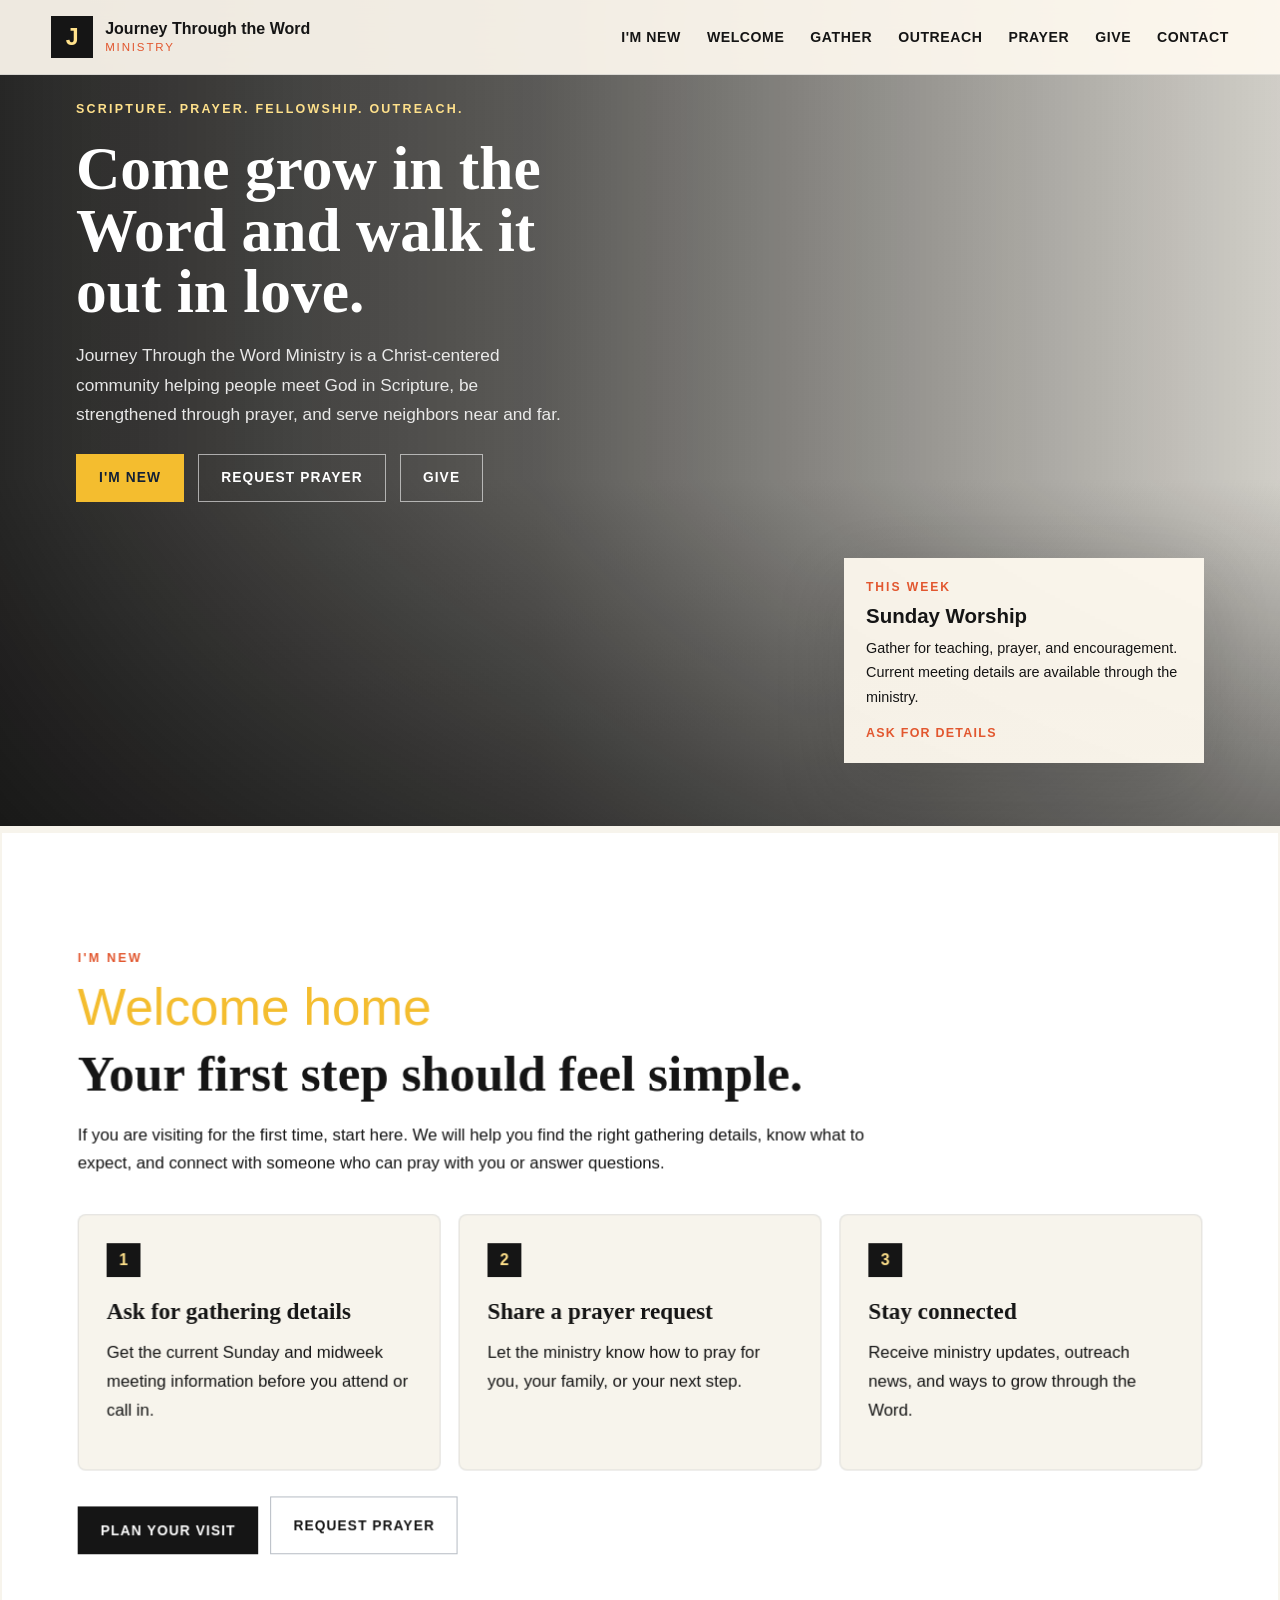
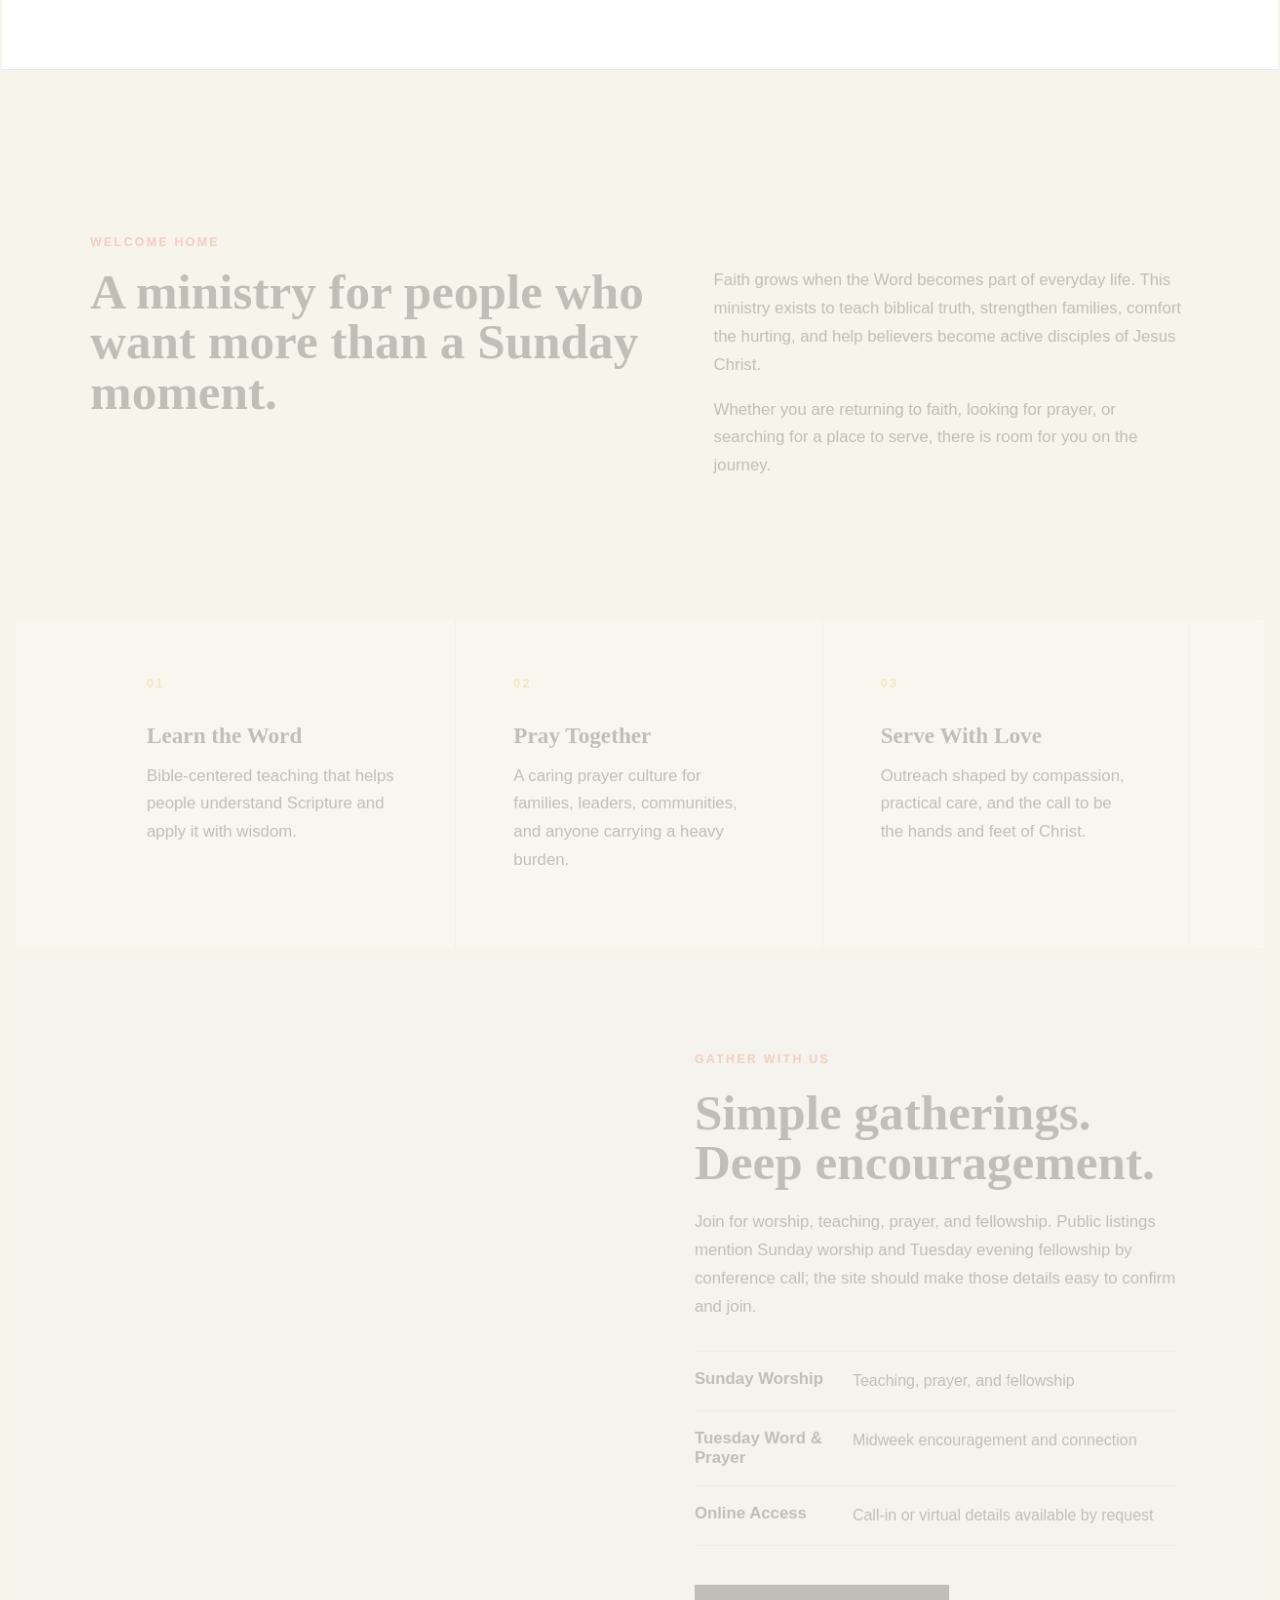
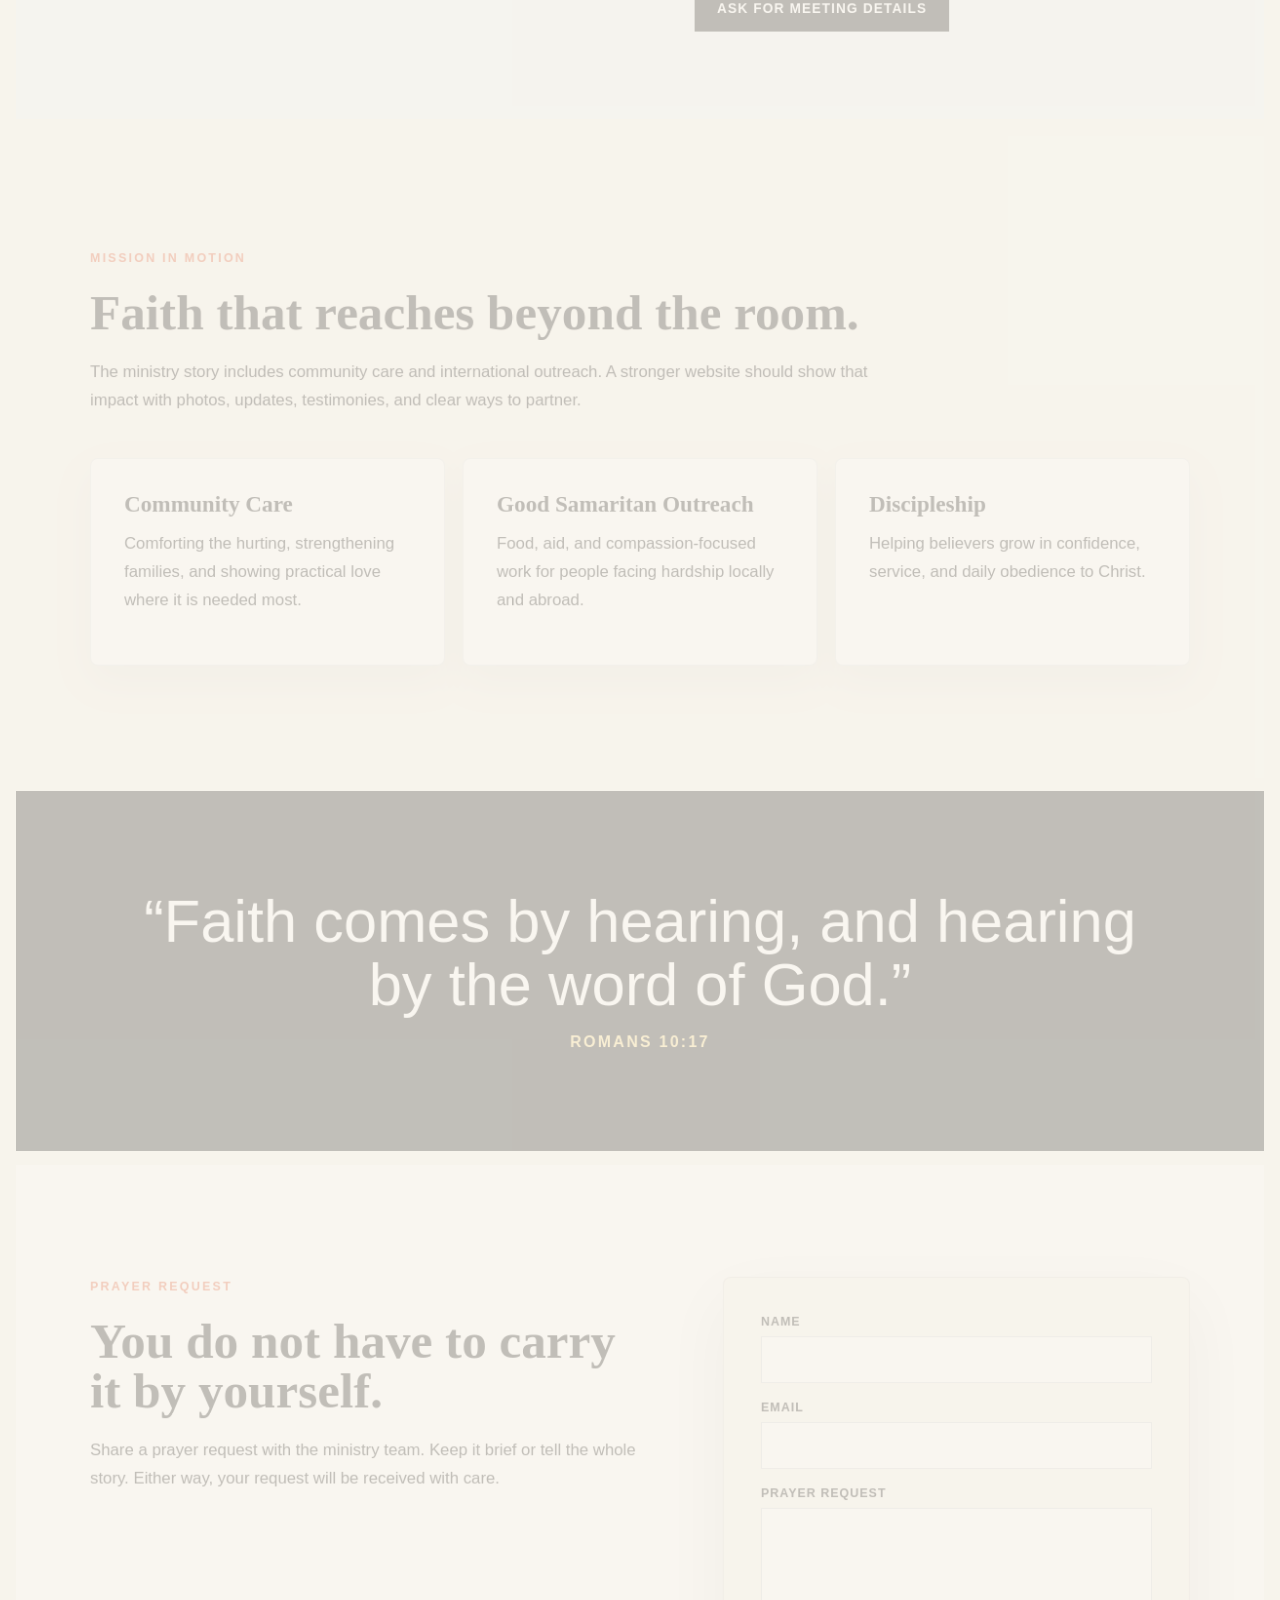
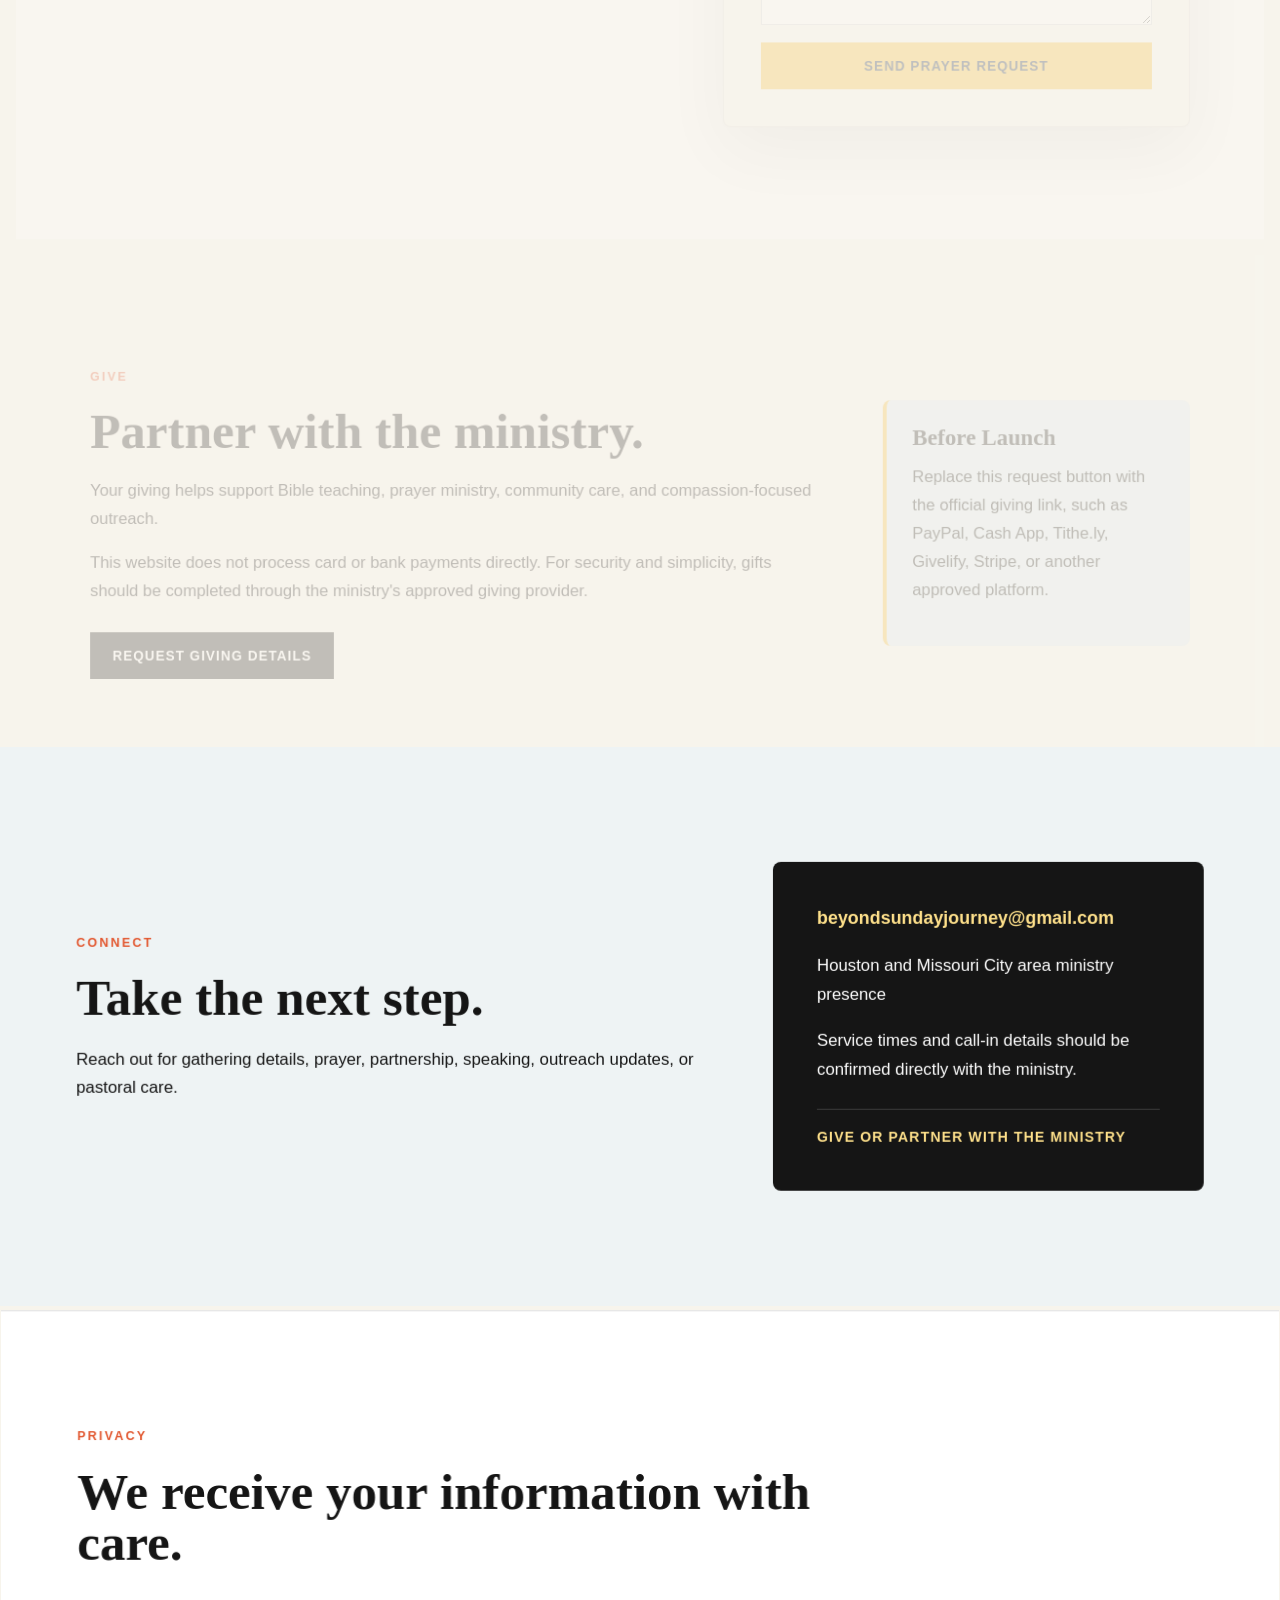
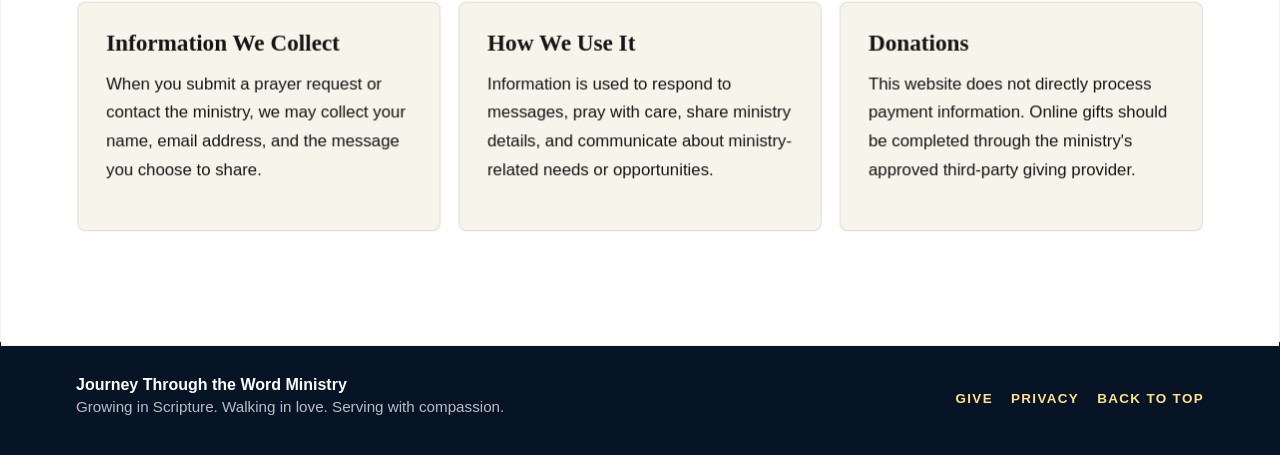
==== give.html @ eb40c3a9 "Add files via upload" ====
<!doctype html>
<html lang="en">
  <head>
    <meta charset="utf-8" />
    <meta http-equiv="refresh" content="0; url=index.html#give" />
    <meta name="viewport" content="width=device-width, initial-scale=1" />
    <title>Redirecting to Give | Journey Through the Word Ministry</title>
    <link rel="canonical" href="index.html#give" />
    <script>
      window.location.replace("index.html#give");
    </script>
  </head>
  <body>
    <p><a href="index.html#give">Continue to giving information.</a></p>
  </body>
</html>
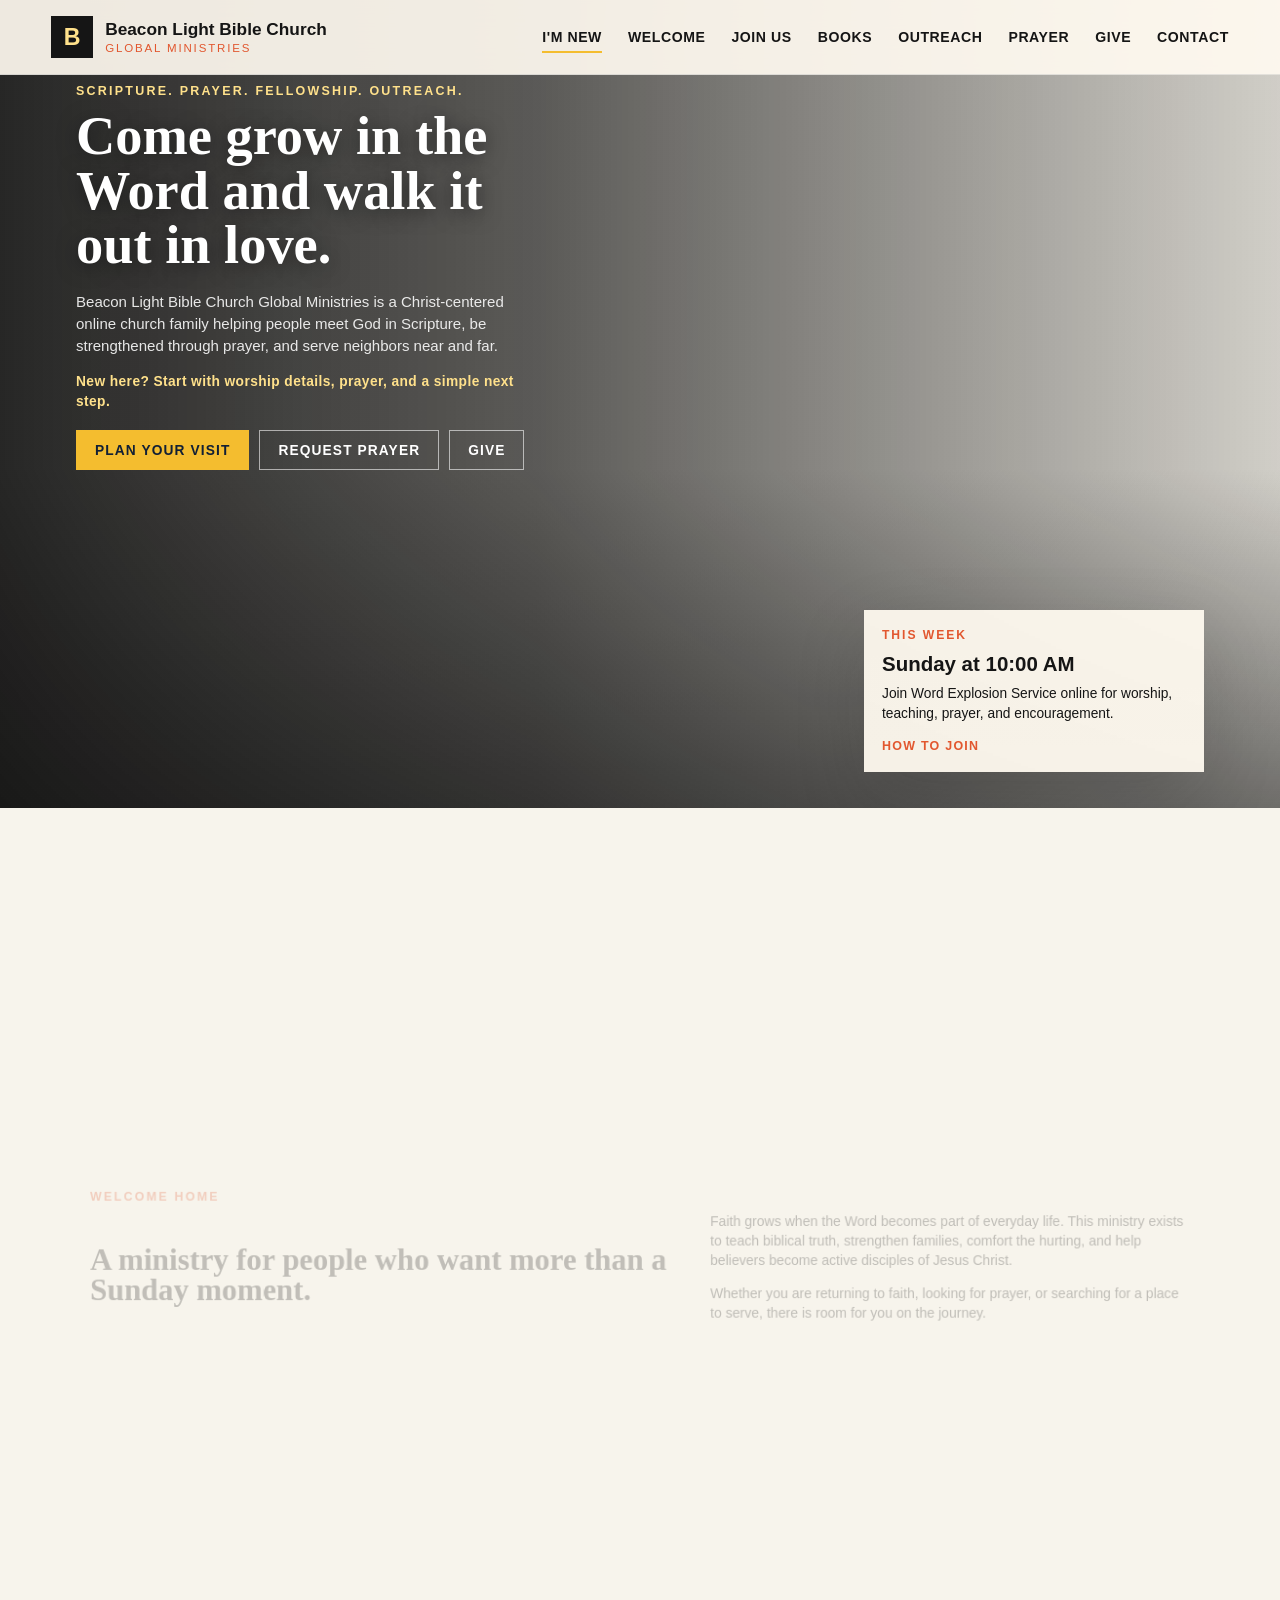
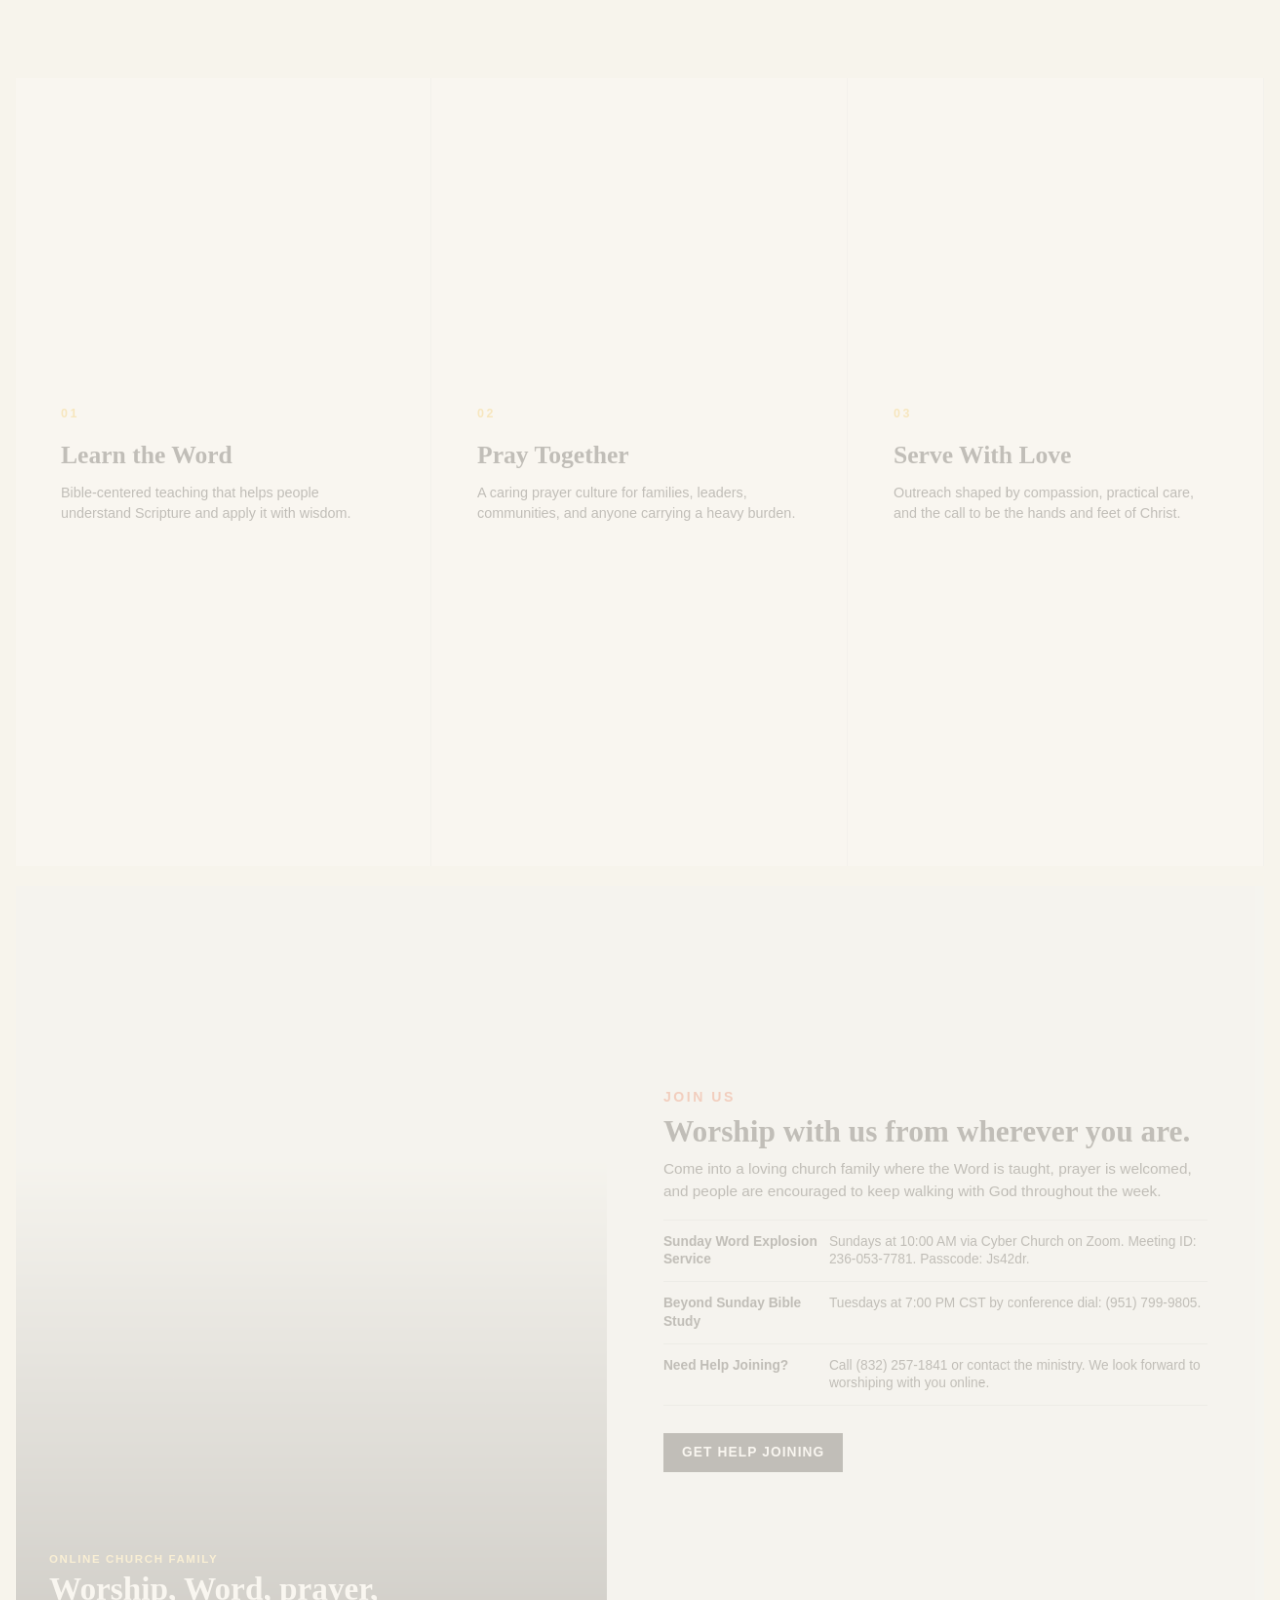
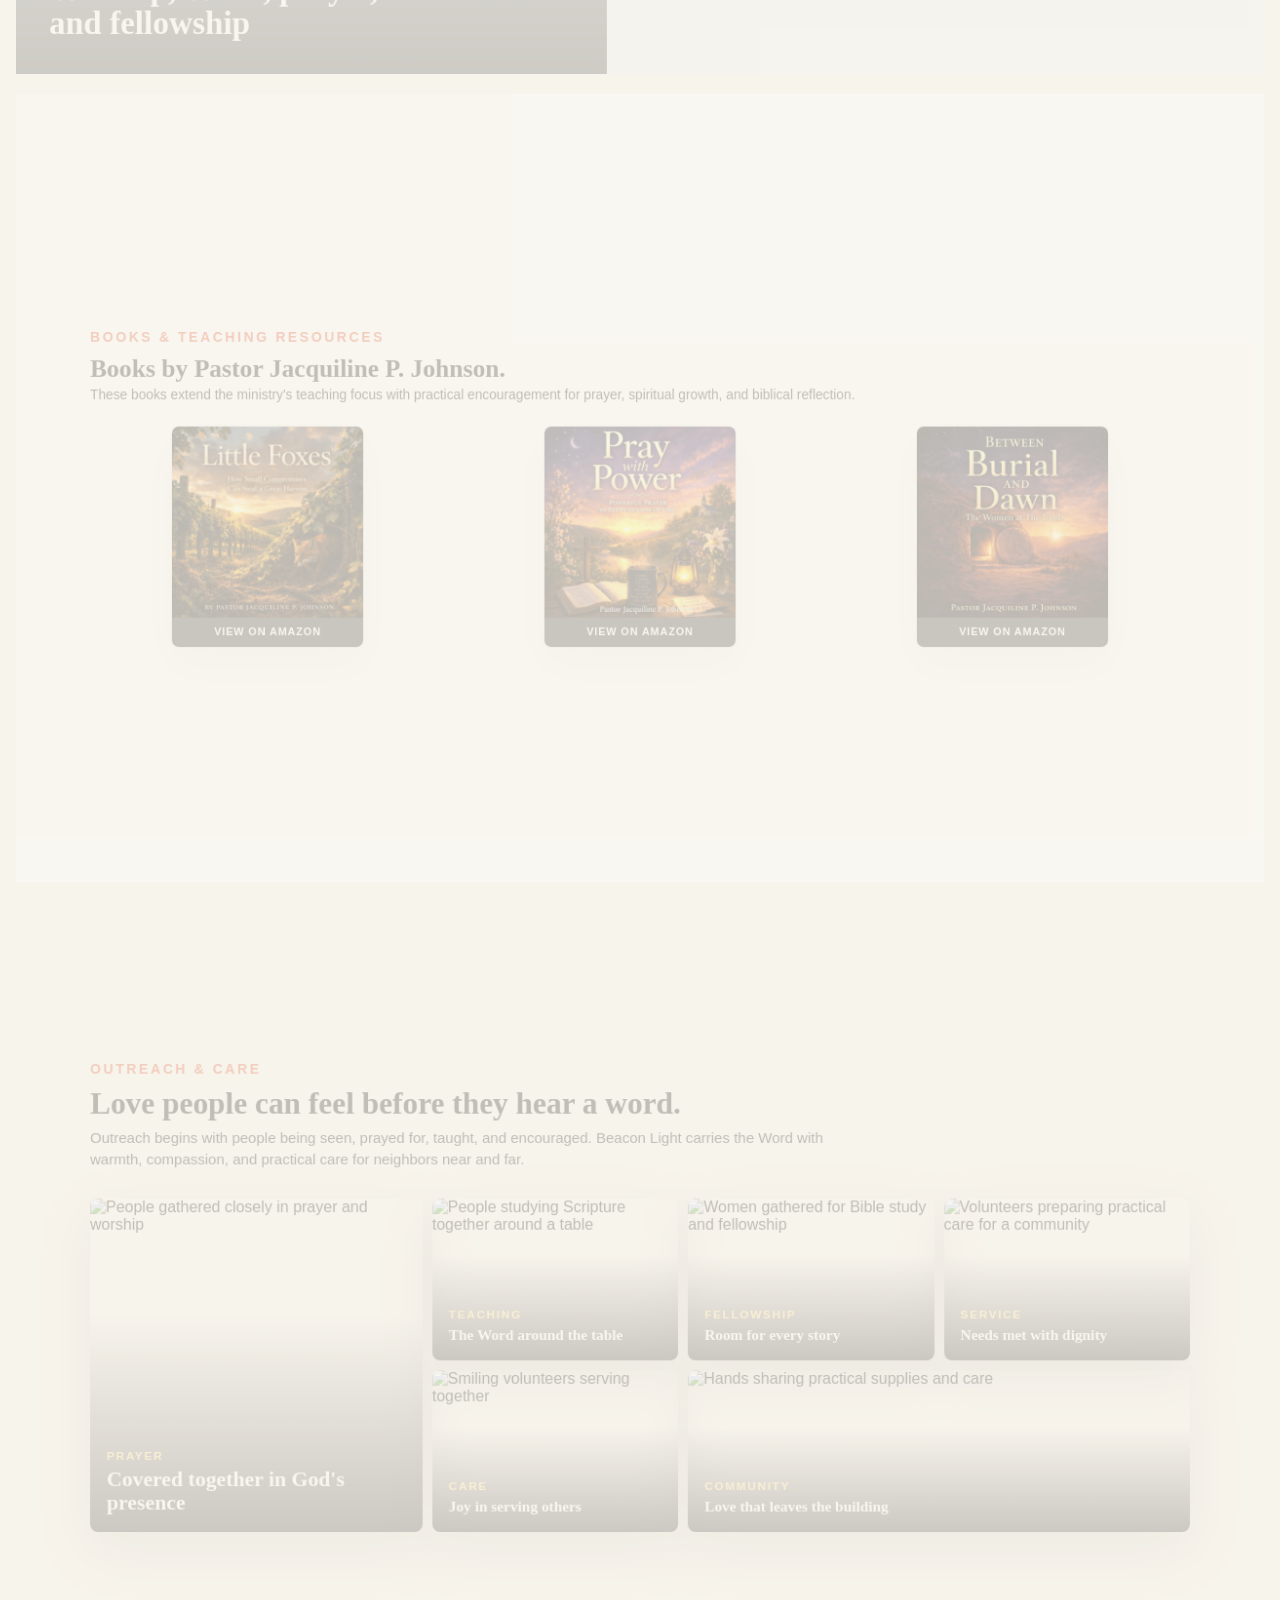
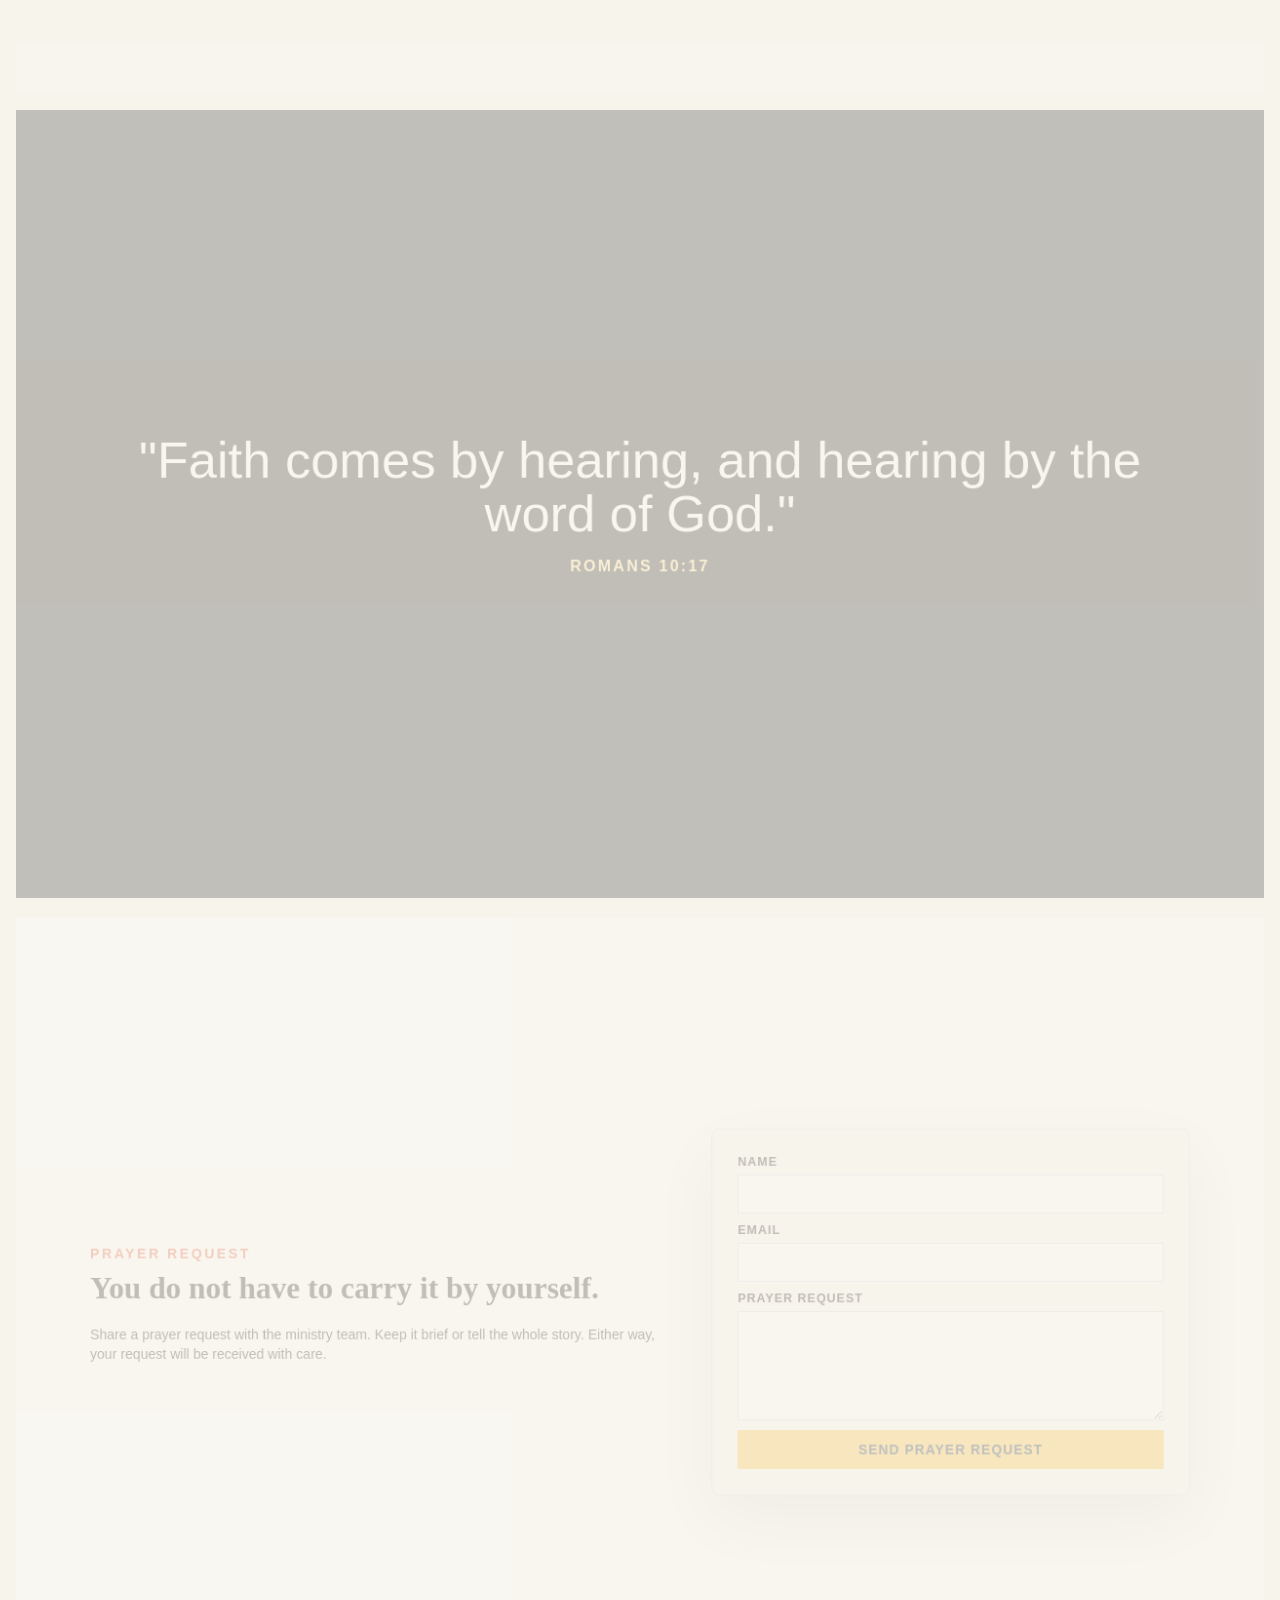
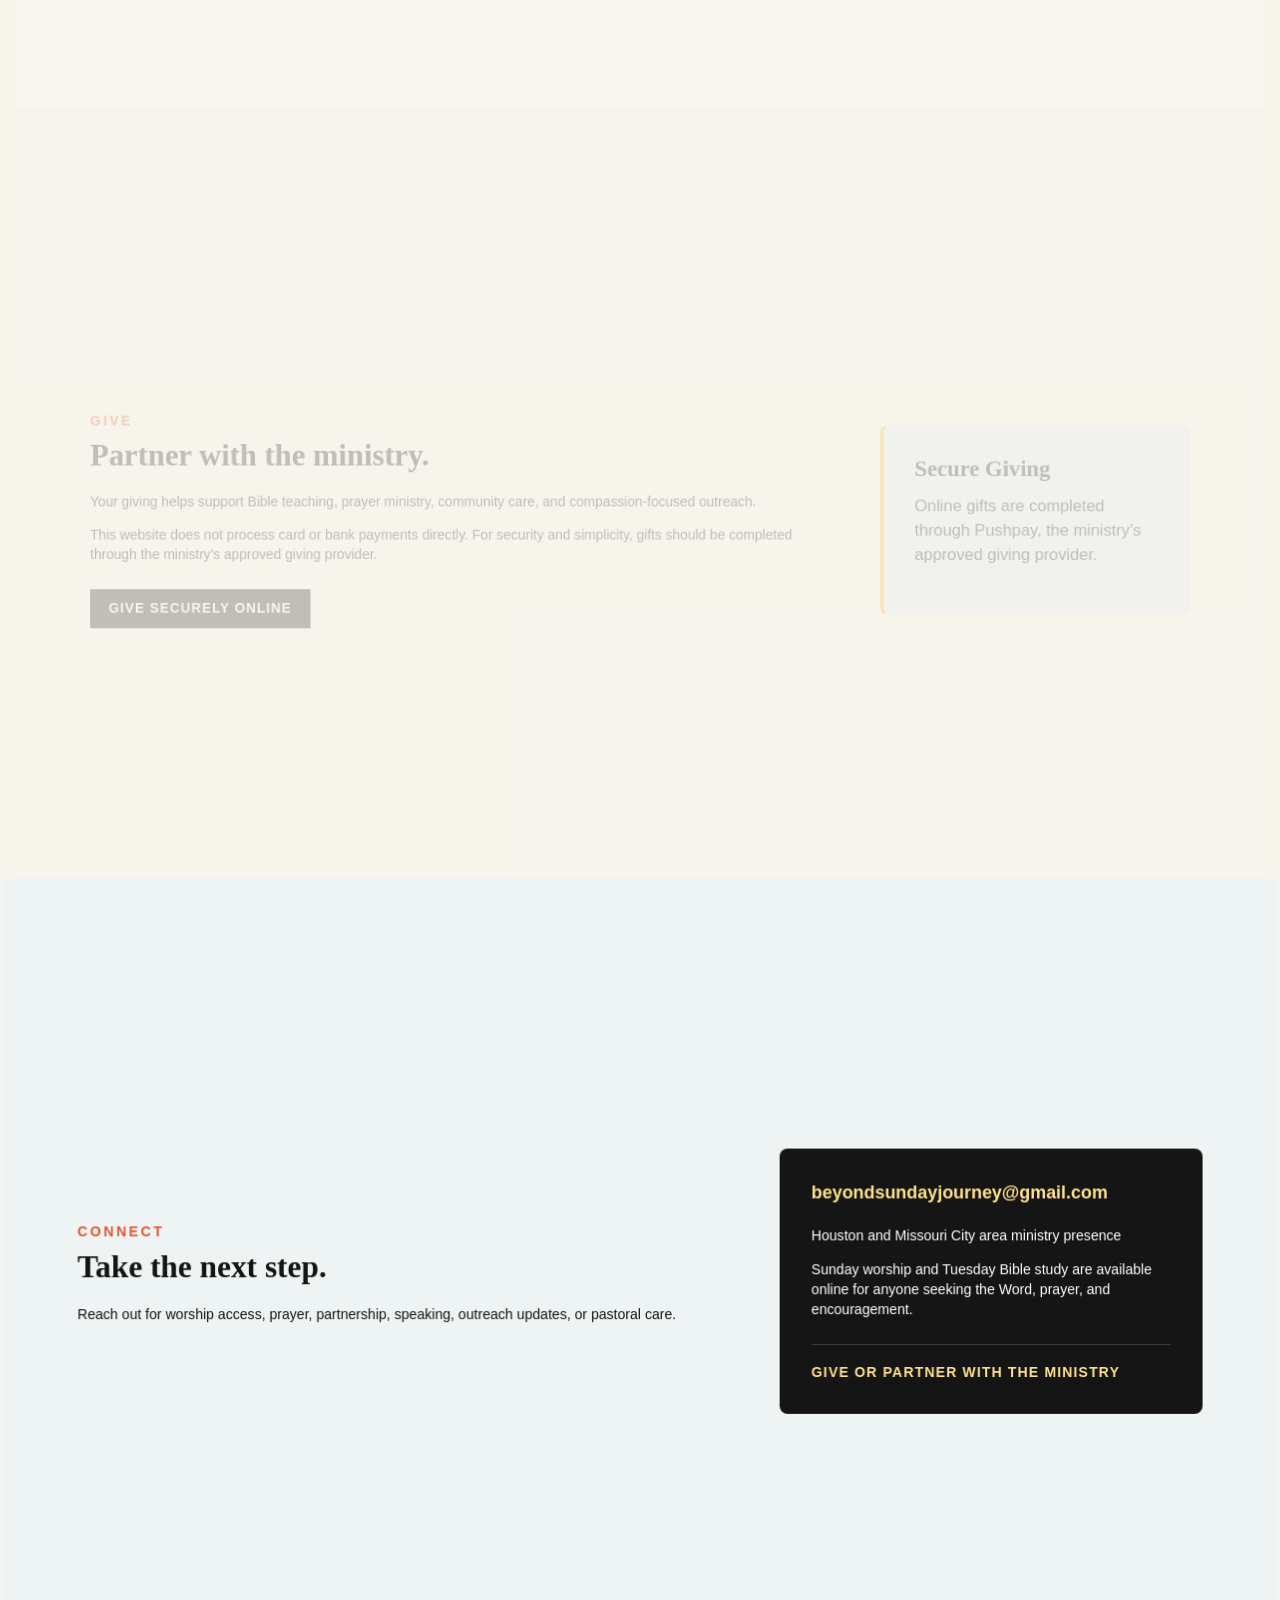
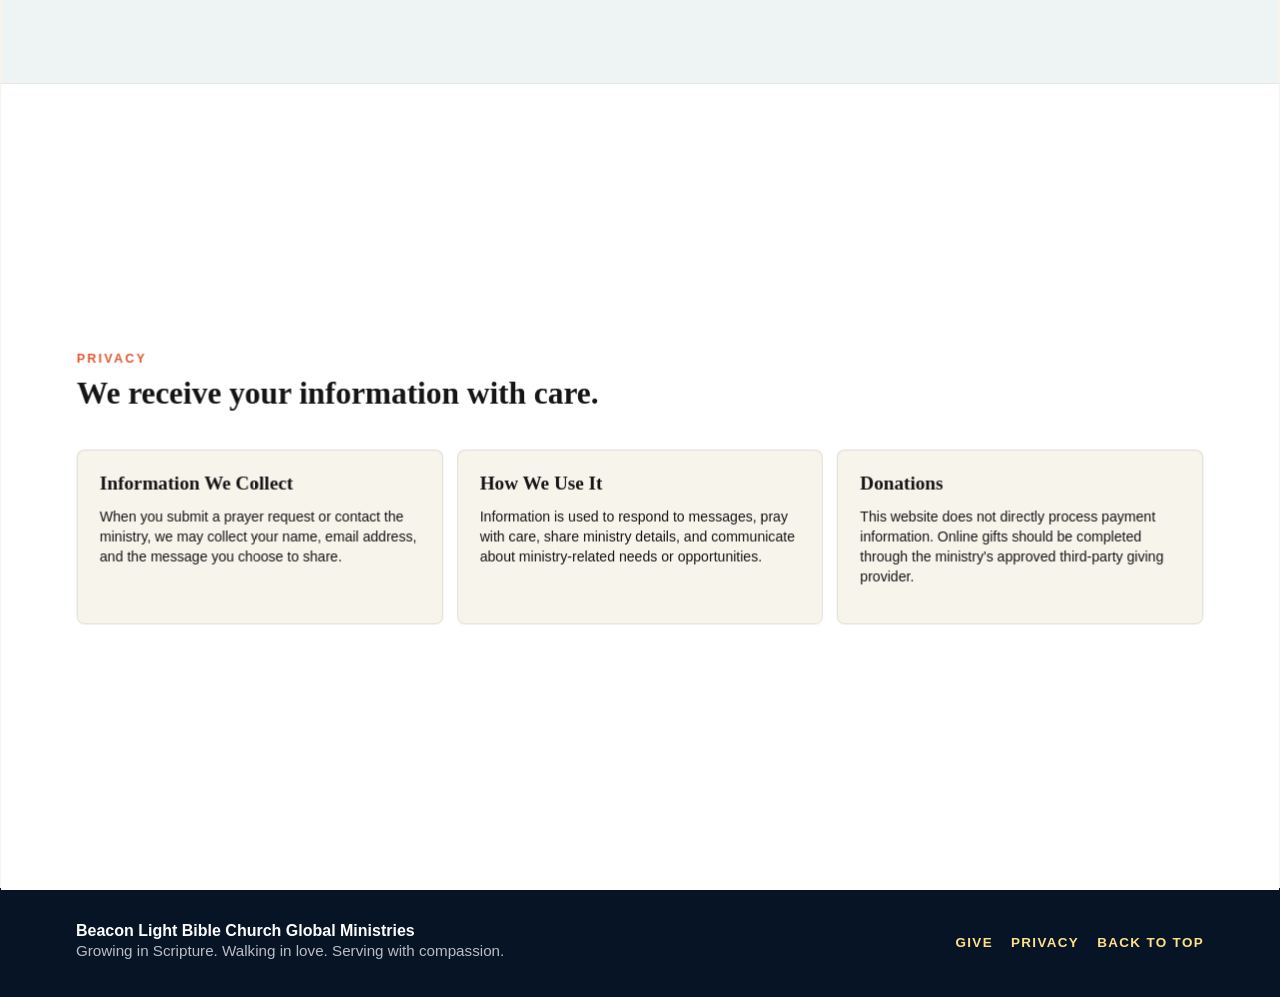
==== commit 75381fbd: "Add files via upload" ====
--- a/give.html
+++ b/give.html
@@ -4,7 +4,7 @@
     <meta charset="utf-8" />
     <meta http-equiv="refresh" content="0; url=index.html#give" />
     <meta name="viewport" content="width=device-width, initial-scale=1" />
-    <title>Redirecting to Give | Journey Through the Word Ministry</title>
+    <title>Redirecting to Give | Beacon Light Bible Church Global Ministries</title>
     <link rel="canonical" href="index.html#give" />
     <script>
       window.location.replace("index.html#give");
